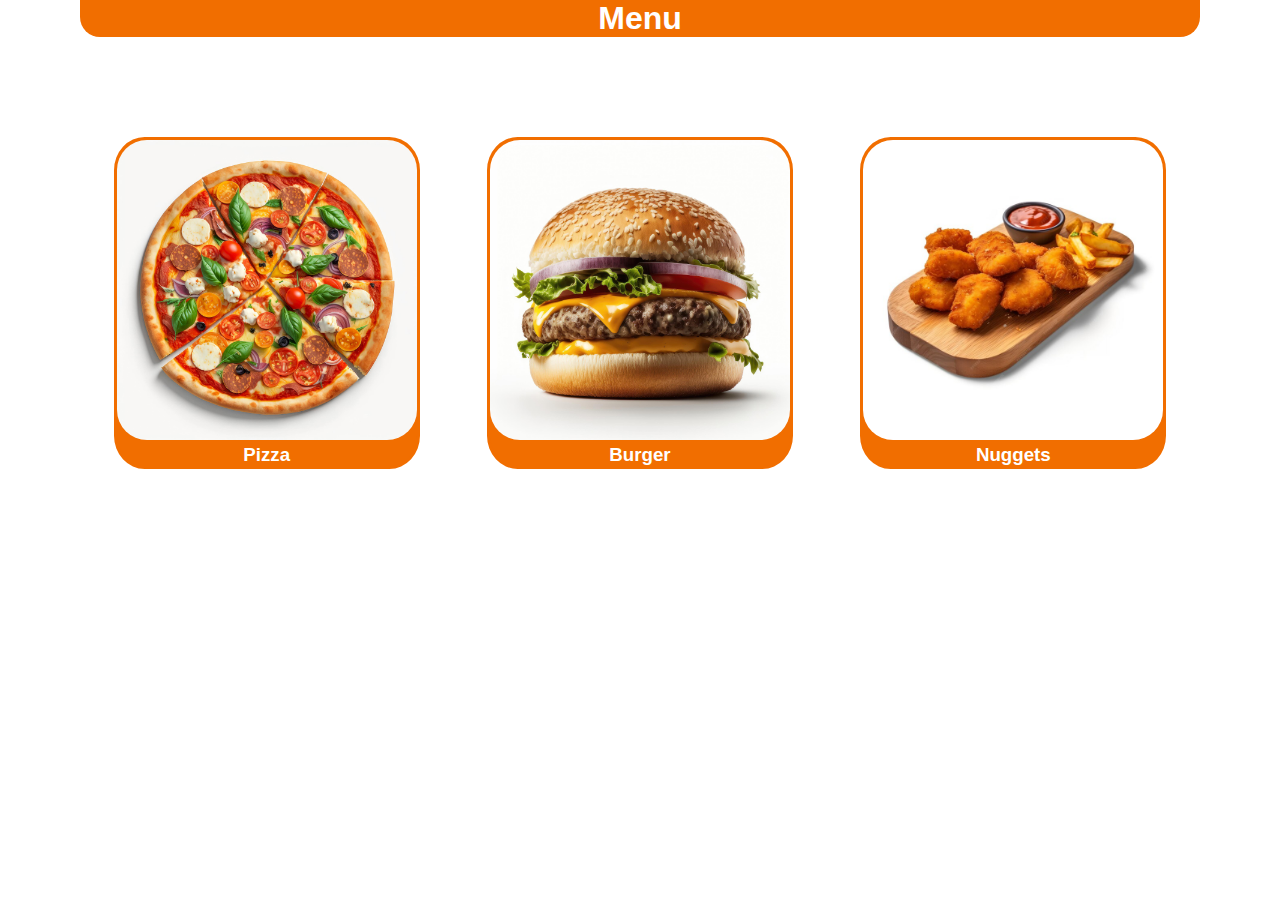
==== index.html @ 60df8916 "first-commit" ====
<!DOCTYPE html>
<html lang="en">
<head>
    <meta charset="UTF-8">
    <meta name="viewport" content="width=device-width, initial-scale=1.0">
    <link rel="stylesheet" href="styles.css">
    <title>Menu</title>
</head>
<body>
    <main>
        <header class="header">
            <h1 class="header__title title"><a href="#">Menu</a></h1>
        </header>
        <div class="menu">
            <div class="menu__item">
                <a href="./src/pizza.html">
                    <img class="menu__img" src="src/img/pizza.jpg">
                    <h3 class="menu__title title">Pizza</h3>
                </a>
            </div>
            <div class="menu__item">
                <a href="./src/burger.html">
                    <img class="menu__img" src="src/img/burger.jpg">
                    <h3 class="menu__title title">Burger</h3>
                </a>
            </div>
            <div class="menu__item">
                <a href="./src/nuggets.html">
                    <img class="menu__img" src="src/img/nuggets.jpg">
                    <h3 class="menu__title title">Nuggets</h3>
                </a>
            </div>
        </div>
    </main>
</body>
</html>
---- styles.css ----
html {
    box-sizing: border-box;
    font-size: 16px;
  }
  
  *, *:before, *:after {
    box-sizing: inherit;
  }
  
  body, h1, h2, h3, h4, h5, h6, p, ol, ul {
    margin: 0;
    padding: 0;
    font-weight: normal;
  }
  
  ol, ul {
    list-style: none;
  }
  
  img {
    max-width: 100%;
    height: auto;
  }
  
  a {
    color: inherit;
    text-decoration: none;
   }
@import url('https://fonts.googleapis.com/css2?family=Montserrat:wght@400;700&family=Roboto:wght@500;900&family=Rubik:wght@700&display=swap');

main {
    max-width: 90%;
    margin-left: auto;
    margin-right: auto;
    padding: 0 16px;
}

.header {
    background-color: #F16E00;
    margin-bottom: 100px;
    border-radius: 0 0 20px 20px;
}

.title {
    font-family: 'Roboto', sans-serif;
    font-weight: 900;
}

.header__title {
    color: white;
    text-align: center; 
}
.menu {
    display: flex;
    justify-content: space-around;
}

.menu__item {
    border: 3px solid #F16E00;
    background-color: #F16E00;
    border-radius: 10%;
}
.menu__img {
    max-width: 300px;
    border-radius: 10%;
}

.menu__title {
    text-align: center;
    color: white;
}
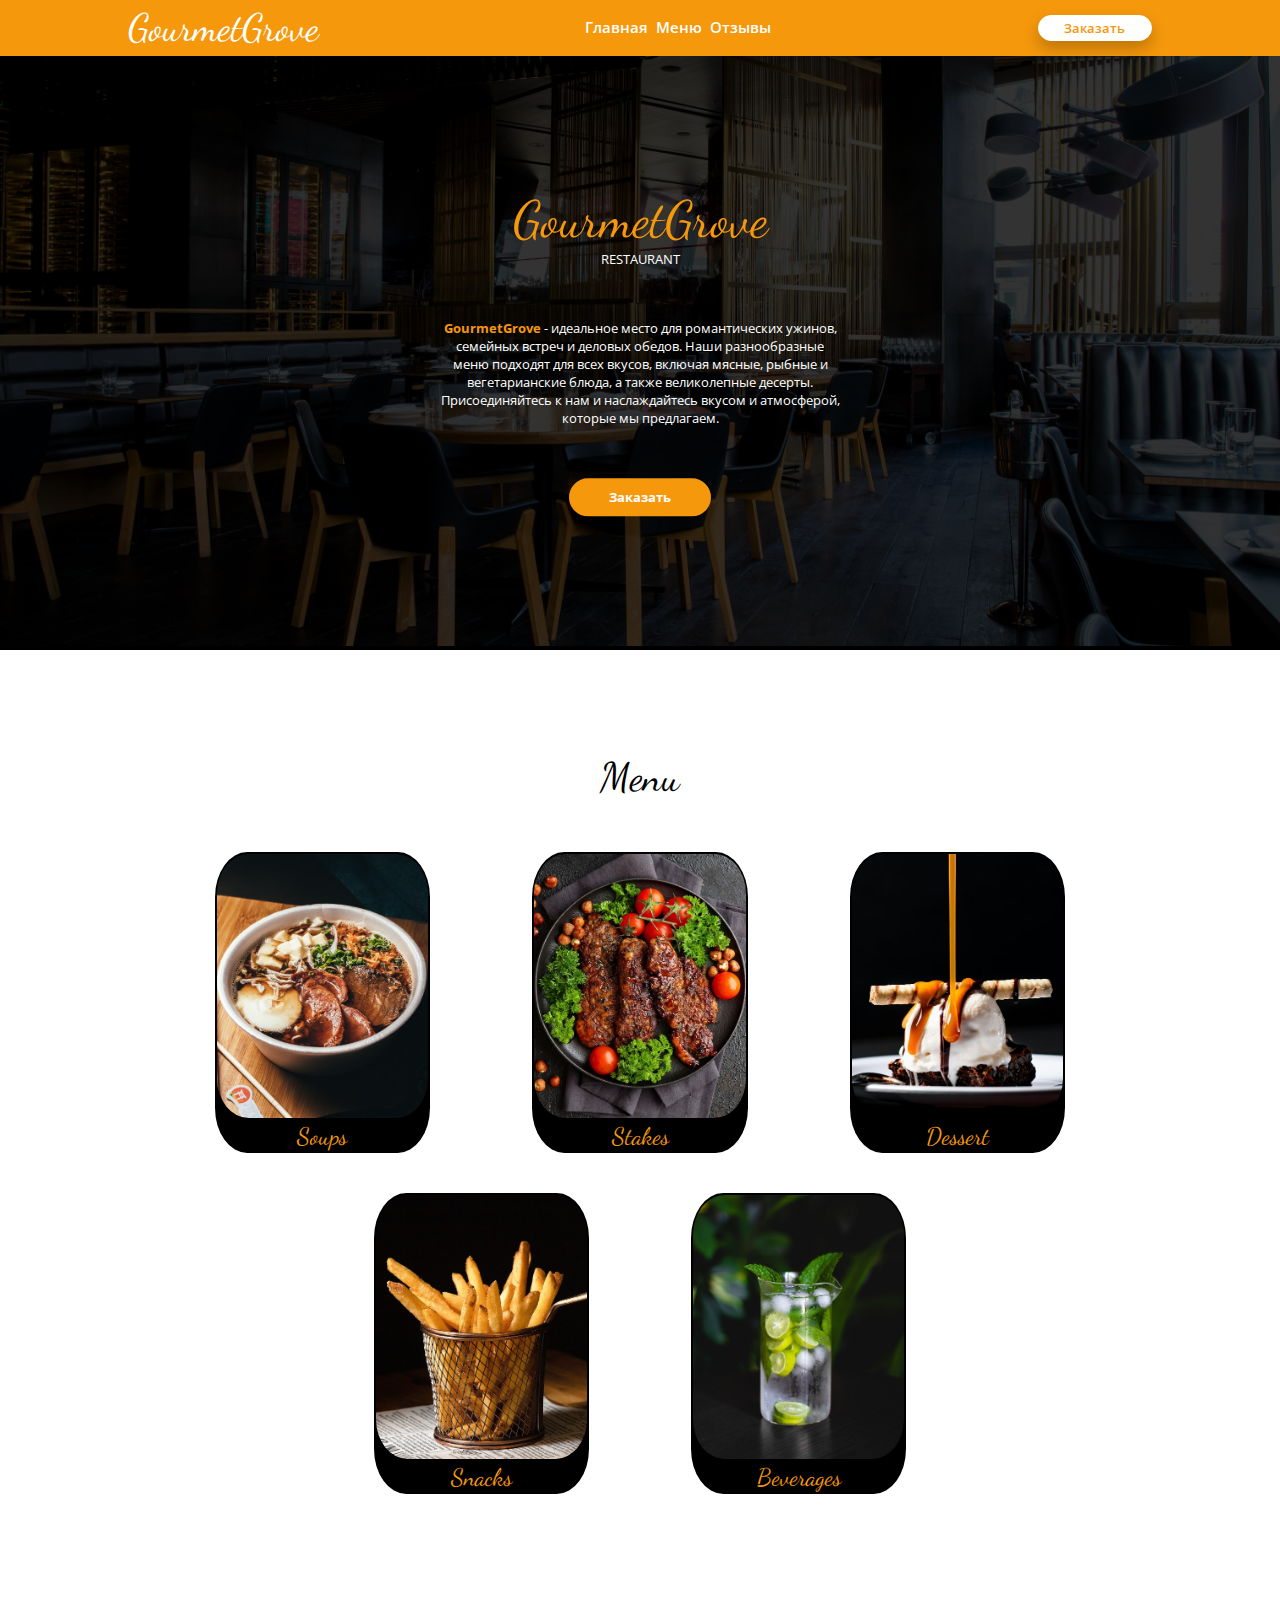
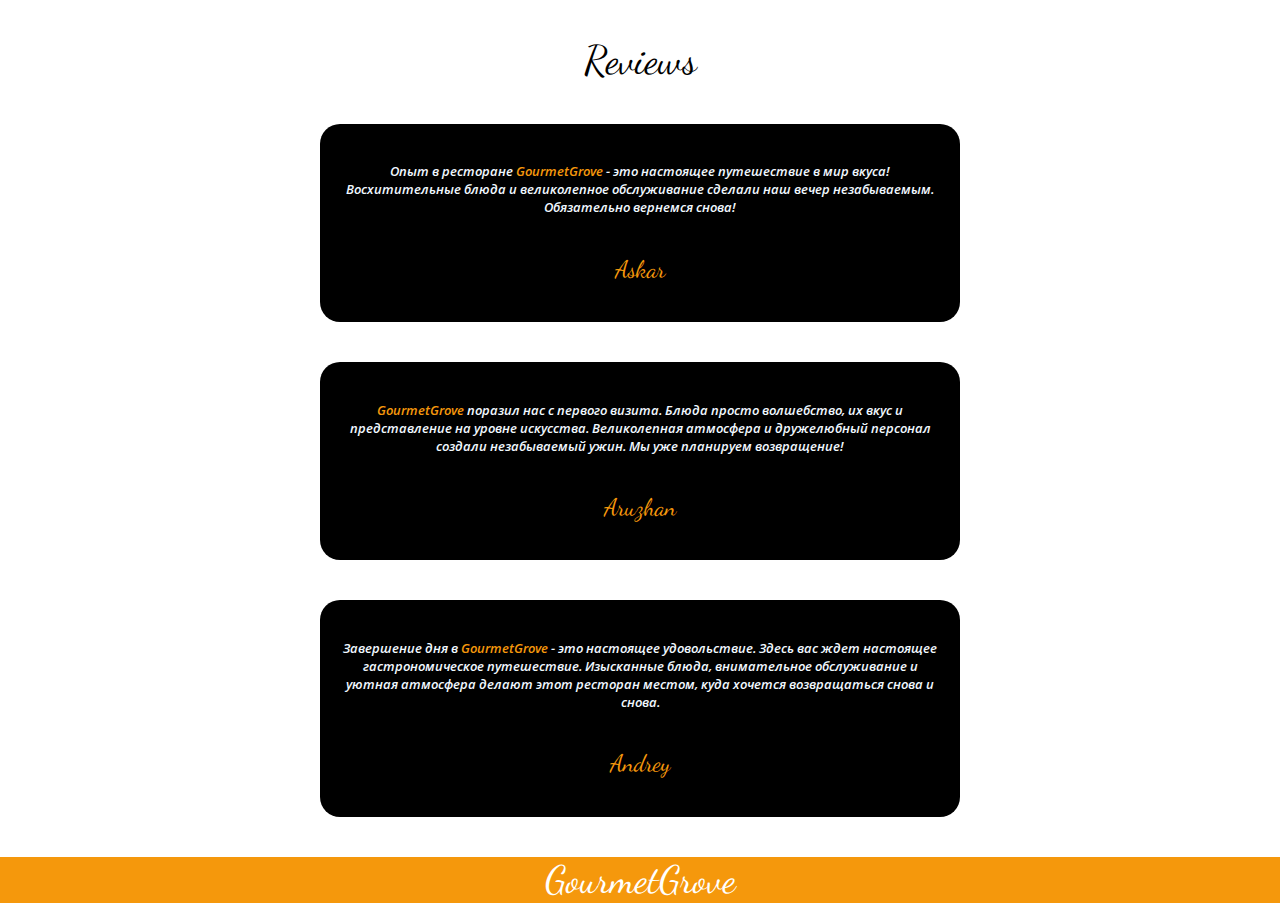
==== commit 892d80d0: "hw8" ====
--- a/index.html
+++ b/index.html
@@ -3,34 +3,104 @@
 <head>
     <meta charset="UTF-8">
     <meta name="viewport" content="width=device-width, initial-scale=1.0">
+    <link rel="preconnect" href="https://fonts.googleapis.com">
+    <link rel="preconnect" href="https://fonts.gstatic.com" crossorigin>
+    <link href="https://fonts.googleapis.com/css2?family=Dancing+Script:wght@700&display=swap" rel="stylesheet">
+    <link href="https://fonts.googleapis.com/css2?family=Open+Sans:wght@400;700&display=swap" rel="stylesheet">
     <link rel="stylesheet" href="styles.css">
-    <title>Menu</title>
+    <link rel="stylesheet" href="src/css/media.css">
+    <title>Restaurant</title>
 </head>
 <body>
+    <header class="header">
+        <div id="header__logo"><a href="#"><span class="logo">GourmetGrove</span></a></div>
+        <nav id="nav" class="header__nav">
+            <ul class="header__nav-list">
+                <li class="header__nav-item text"><a href="#">Главная</a></li>
+                <li class="header__nav-item text"><a href="./index.html#Menu">Меню</a></li>
+                <li class="header__nav-item text"><a href="./index.html#Reviews">Отзывы</a></li>
+            </ul>
+        </nav>
+        <button class="header__btn"><span class="text">Заказать</span></button>
+    </header>
+    
+    <section class="presentation">
+        <img src="./src/img/background.jpg">
+        <div class="presentation__content">
+            <h1 class="presentation__title logo">GourmetGrove</h1>
+            <h2 class="presentation__under_title text">RESTAURANT</h2>
+            <p class="presentation__description text"><span style="color: #F5980C;"><b>GourmetGrove</b></span> - идеальное место для романтических ужинов, семейных встреч и деловых обедов. Наши разнообразные меню подходят для всех вкусов, включая мясные, рыбные и вегетарианские блюда, а также великолепные десерты.
+                Присоединяйтесь к нам и наслаждайтесь вкусом и атмосферой, которые мы предлагаем.</p>
+            <button class="presentation__btn"><span class="text">Заказать</span></button>
+        </div>
+    </section>
+
     <main>
-        <header class="header">
-            <h1 class="header__title title"><a href="#">Menu</a></h1>
-        </header>
-        <div class="menu">
-            <div class="menu__item">
-                <a href="./src/pizza.html">
-                    <img class="menu__img" src="src/img/pizza.jpg">
-                    <h3 class="menu__title title">Pizza</h3>
-                </a>
+        
+        <section id="Menu" class="menu">
+            <h1 class="menu__header title">Menu</h1>
+            <div class="menu__list">
+                <div class="menu__item">
+                    <a href="./src/soups.html">
+                        <img class="menu__img" src="./src/img/soups.jpg">
+                        <h3 class="menu__item_name title">Soups</h3>
+                    </a>
+                </div>
+                <div class="menu__item">
+                    <a href="./src/stakes.html">
+                        <img class="menu__img" src="./src/img/stakes.jpg">
+                        <h3 class="menu__item_name title">Stakes</h3>
+                    </a>
+                </div>
+                <div class="menu__item">
+                    <a href="./src/dessert.html">
+                        <img class="menu__img" src="./src/img/dessert.jpg">
+                        <h3 class="menu__item_name title">Dessert</h3>
+                    </a>
+                </div>
+                <div class="menu__item">
+                    <a href="./src/snacks.html">
+                        <img class="menu__img" src="./src/img/snacks.jpg">
+                        <h3 class="menu__item_name title">Snacks</h3>
+                    </a>
+                </div>
+                <div class="menu__item">
+                    <a href="./src/beverages.html">
+                        <img class="menu__img" src="./src/img/beverages.jpg">
+                        <h3 class="menu__item_name title">Beverages</h3>
+                    </a>
+                </div>
             </div>
-            <div class="menu__item">
-                <a href="./src/burger.html">
-                    <img class="menu__img" src="src/img/burger.jpg">
-                    <h3 class="menu__title title">Burger</h3>
-                </a>
+        </section>
+        
+        <section id="Reviews" class="reviews">
+            <h1 class="reviews__title title">Reviews</h1>
+            <div class="reviews__list">
+                <div class="reviews__item">
+                    <p class="reviews__text text">
+                        Опыт в ресторане <span style="color: #F5980C;">GourmetGrove</span> - это настоящее путешествие в мир вкуса!<br>Восхитительные блюда и великолепное обслуживание сделали наш вечер незабываемым. Обязательно вернемся снова!
+                    </p>
+                    <h3 class="reviews__person title">Askar</h3>
+                </div>
+                <div class="reviews__item">
+                    <p class="reviews__text text">
+                        <span style="color: #F5980C;">GourmetGrove</span> поразил нас с первого визита. Блюда просто волшебство, их вкус и представление на уровне искусства. Великолепная атмосфера и дружелюбный персонал создали незабываемый ужин. Мы уже планируем возвращение!
+                    </p>
+                    <h3 class="reviews__person title">Aruzhan</h3>
+                </div>
+                <div class="reviews__item">
+                    <p class="reviews__text text">
+                        Завершение дня в <span style="color: #F5980C;">GourmetGrove</span> - это настоящее удовольствие. Здесь вас ждет настоящее гастрономическое путешествие. Изысканные блюда, внимательное обслуживание и уютная атмосфера делают этот ресторан местом, куда хочется возвращаться снова и снова.
+                    </p>
+                    <h3 class="reviews__person title">Andrey</h3>
+                </div>
             </div>
-            <div class="menu__item">
-                <a href="./src/nuggets.html">
-                    <img class="menu__img" src="src/img/nuggets.jpg">
-                    <h3 class="menu__title title">Nuggets</h3>
-                </a>
-            </div>
-        </div>
+        </section>
+
     </main>
+    
+    <footer class="footer">
+        <div class="footer__logo"><span class="logo">GourmetGrove</span></div>
+    </footer>
 </body>
 </html>--- a/styles.css
+++ b/styles.css
@@ -1,73 +1,259 @@
 html {
-    box-sizing: border-box;
-    font-size: 16px;
-  }
-  
-  *, *:before, *:after {
-    box-sizing: inherit;
-  }
-  
-  body, h1, h2, h3, h4, h5, h6, p, ol, ul {
-    margin: 0;
-    padding: 0;
-    font-weight: normal;
-  }
-  
-  ol, ul {
-    list-style: none;
-  }
-  
-  img {
+  box-sizing: border-box;
+  font-size: 16px;
+}
+  
+*, *:before, *:after {
+  box-sizing: inherit;
+}
+  
+body, h1, h2, h3, h4, h5, h6, p, ol, ul {
+  margin: 0;
+  padding: 0;
+  font-weight: normal;
+}
+  
+ol, ul {
+  list-style: none;
+}
+
+
+img {
     max-width: 100%;
     height: auto;
   }
   
-  a {
+a {
     color: inherit;
     text-decoration: none;
-   }
-@import url('https://fonts.googleapis.com/css2?family=Montserrat:wght@400;700&family=Roboto:wght@500;900&family=Rubik:wght@700&display=swap');
-
+  }
+
+:root {
+  --orange: #F5980C;
+}
+
+.text {
+  font-family: 'Open Sans', sans-serif;
+  font-size: 1vw;
+  text-align: center;
+}
+
+.title {
+  font-family: 'Dancing Script', cursive;
+  font-size: 1.875vw;
+  color: white;
+}
+
+
+
+/* Header */
+.header {
+  display: flex;
+  padding: 5px 10%;
+  background-color: var(--orange);
+  justify-content: space-between;
+  align-items: center;
+}
+
+.header__nav-list {
+  display: flex;
+  justify-content: space-between;
+}
+
+.nav-button {
+  display: none; 
+}
+
+
+.logo {
+  font-size: 3vw;
+  font-family: 'Dancing Script', cursive;
+  color: white;
+}
+
+
+.header__nav-item {
+  border-bottom: 2px solid var(--orange);
+  font-size: 1rem;
+  font-weight: 400;
+  color: white;
+  text-align: center;
+}
+
+.header__nav-item:hover{
+  border-bottom: 2px solid white;
+  transition: all ease-in 200ms;
+}
+
+.header__nav-item.text {
+  font-weight: 600;
+  font-size: 1.2vw;
+}
+
+.header__nav-item:not(:last-child) {
+  margin-right: 0.625vw;
+}
+
+.header__btn {
+    padding: 0.2125vw 2vw ;
+    text-align: center  ;
+    border: 0.125vw solid white;
+    border-radius: 2vw;
+    font-weight: 600;
+    color: var(--orange);
+    background-color: white;
+    box-shadow: 0px 8px 16px 0px rgba(0, 0, 0, 0.226);
+}
+
+.header__btn:hover {
+  border: 0.125vw solid white;
+    background-color: var(--orange);
+    cursor: pointer;
+    color: white;
+    transition: all ease-in .2s;
+}
+
+/* Section */
+.presentation {
+  position: relative;
+  background-color: black;
+}
+
+.presentation img {
+  min-width: 100%;
+  opacity: 0.2;
+}
+
+.presentation__content {
+  display: flex;
+  flex-direction: column;
+  align-items: center;
+  position: absolute;
+  position: absolute;
+  top: 50%;
+  left: 50%;
+  transform: translate(-50%, -50%);
+  width: 31.25vw;
+}
+
+.presentation__title {
+  text-align: center;
+  color: var(--orange);
+  font-size: 4vw;
+}
+
+.presentation__under_title {
+  margin-bottom: 4vw;
+  color: white;
+}
+
+.presentation__description {
+  color: white;
+  margin-bottom: 4vw;
+}
+
+.presentation__btn {
+  color: white;
+  border: 2px solid var(--orange);
+  border-radius: 20px;
+  padding: 0.625vw 3vw;
+  background-color: var(--orange);
+  font-weight: 700;
+}
+
+.presentation__btn:hover {
+  cursor: pointer;
+  background-color: white;
+  color: var(--orange);
+  transition: all ease-in-out 400ms;
+}
+
+
+
+
+
+/* меню, отзывы, */
 main {
-    max-width: 90%;
-    margin-left: auto;
-    margin-right: auto;
-    padding: 0 16px;
-}
-
-.header {
-    background-color: #F16E00;
-    margin-bottom: 100px;
-    border-radius: 0 0 20px 20px;
-}
-
-.title {
-    font-family: 'Roboto', sans-serif;
-    font-weight: 900;
-}
-
-.header__title {
-    color: white;
-    text-align: center; 
-}
+  padding: 0 10%;
+}
+
 .menu {
+  padding-top: 10%;
+}
+
+.menu__header {
+  color: black;
+  font-size: 3.125vw;
+  text-align: center;
+  margin-bottom: 5%;
+}
+
+.menu__list {
     display: flex;
-    justify-content: space-around;
+    justify-content: center;
+    gap: 10%;
+    flex-wrap: wrap;
 }
 
 .menu__item {
-    border: 3px solid #F16E00;
-    background-color: #F16E00;
-    border-radius: 10%;
-}
+  border: 2px solid black;
+  border-radius: 15%;
+  background-color: black; 
+  margin-bottom: 3.125vw; 
+}
+
+.menu__item_name {
+  text-align: center;
+  color: var(--orange);
+}
+
 .menu__img {
-    max-width: 300px;
-    border-radius: 10%;
-}
-
-.menu__title {
-    text-align: center;
-    color: white;
-}
-
-
+  max-width: 16.5vw;
+  border-radius: 15%;
+}
+
+.reviews {
+  padding-top: 10%;
+}
+
+.reviews__title {
+  text-align: center;
+  color: black;
+  font-size: 3.125vw;
+  margin-bottom: 3.125vw;
+}
+
+.reviews__list {
+  display: flex;
+  flex-direction: column;
+  align-items: center;
+}
+
+
+.reviews__item {
+  padding: 3vw 1.5vw;
+  background-color: black;
+  border-radius: 20px;
+  max-width: 50vw;
+  text-align: center;
+  margin-bottom: 3.125vw;
+}
+
+.reviews__text {
+  font-style: italic;
+  font-weight: 600;
+  color: aliceblue;
+  margin-bottom: 3vw;
+}
+
+.reviews__person {
+  color: var(--orange);
+}
+
+.footer {
+  display: flex;
+  padding: 0 10%;
+  background-color: var(--orange);
+  justify-content: center;
+}
+
--- a/src/css/media.css
+++ b/src/css/media.css
@@ -0,0 +1,55 @@
+@media (max-width: 768px) {
+
+    .header__nav-item.text {
+        font-size: 7px;
+    }
+    .header__btn {
+        font-size: 5px;
+    }
+
+    .presentation__btn {
+        font-size: 7px;
+    }
+
+    .menu__list {
+        gap: 5%;
+    }
+
+    .menu__img {
+        min-width: 150px;
+    }
+
+    .menu__item_name {
+        font-size: 10px;
+    }
+}
+
+@media (max-width: 1024px) {
+    
+    .item {
+        display: flex;
+        flex-direction: column-reverse;
+        align-items: center;
+    }
+
+    .item__content {
+        text-align: center;
+        max-width: 70vw;
+    }
+
+    .item__description.text {
+        font-size: 2vw;
+        
+    }
+
+    .item__price.title {
+        text-align: center;
+        font-size: 4vw;
+    }
+
+    .item__img {
+        max-width: 70vw;
+    }
+
+
+}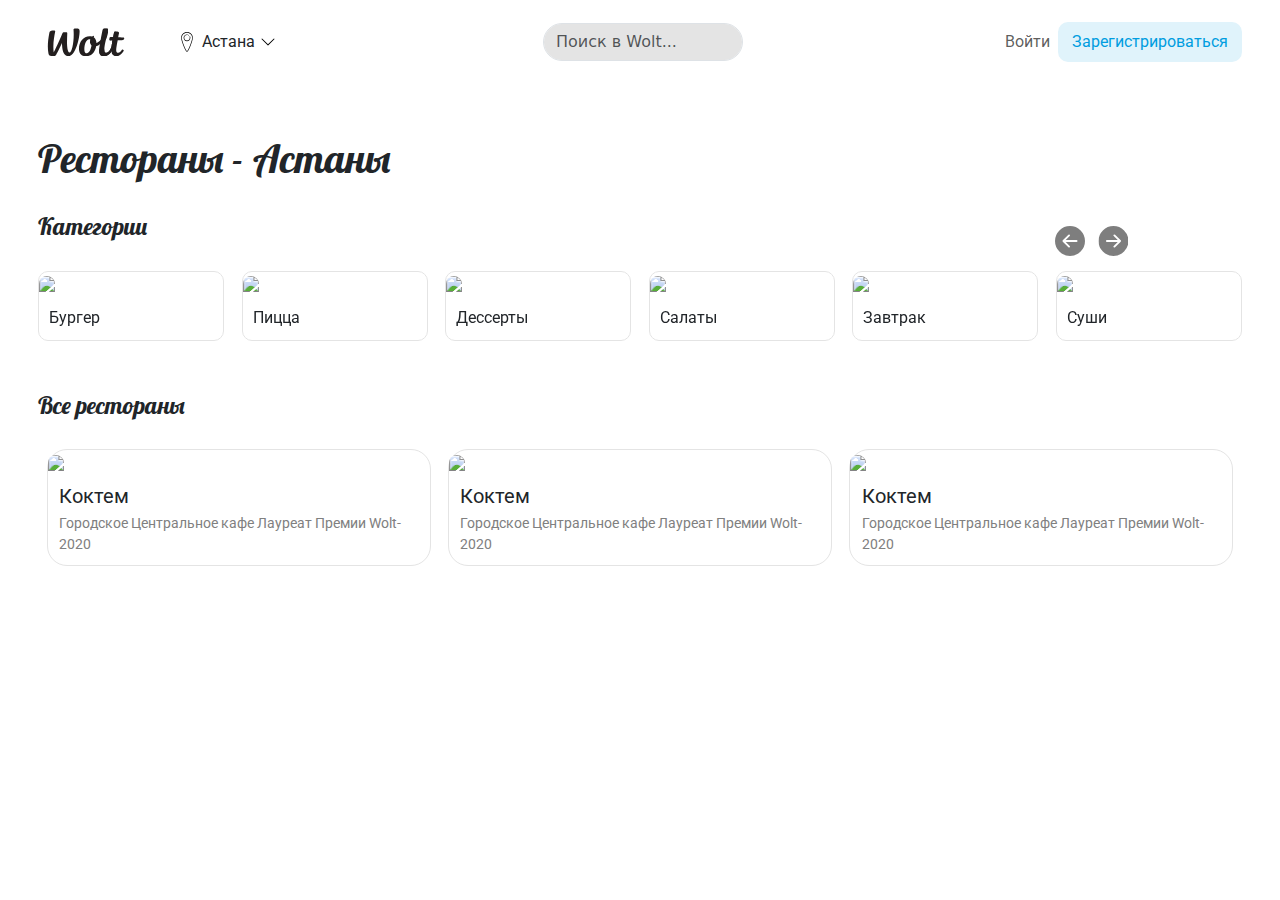
==== commit f704a59c: "wolt" ====
--- a/index.html
+++ b/index.html
@@ -1,106 +1,197 @@
 <!DOCTYPE html>
 <html lang="en">
-<head>
-    <meta charset="UTF-8">
-    <meta name="viewport" content="width=device-width, initial-scale=1.0">
-    <link rel="preconnect" href="https://fonts.googleapis.com">
-    <link rel="preconnect" href="https://fonts.gstatic.com" crossorigin>
-    <link href="https://fonts.googleapis.com/css2?family=Dancing+Script:wght@700&display=swap" rel="stylesheet">
-    <link href="https://fonts.googleapis.com/css2?family=Open+Sans:wght@400;700&display=swap" rel="stylesheet">
-    <link rel="stylesheet" href="styles.css">
-    <link rel="stylesheet" href="src/css/media.css">
-    <title>Restaurant</title>
-</head>
-<body>
-    <header class="header">
-        <div id="header__logo"><a href="#"><span class="logo">GourmetGrove</span></a></div>
-        <nav id="nav" class="header__nav">
-            <ul class="header__nav-list">
-                <li class="header__nav-item text"><a href="#">Главная</a></li>
-                <li class="header__nav-item text"><a href="./index.html#Menu">Меню</a></li>
-                <li class="header__nav-item text"><a href="./index.html#Reviews">Отзывы</a></li>
-            </ul>
-        </nav>
-        <button class="header__btn"><span class="text">Заказать</span></button>
-    </header>
-    
-    <section class="presentation">
-        <img src="./src/img/background.jpg">
-        <div class="presentation__content">
-            <h1 class="presentation__title logo">GourmetGrove</h1>
-            <h2 class="presentation__under_title text">RESTAURANT</h2>
-            <p class="presentation__description text"><span style="color: #F5980C;"><b>GourmetGrove</b></span> - идеальное место для романтических ужинов, семейных встреч и деловых обедов. Наши разнообразные меню подходят для всех вкусов, включая мясные, рыбные и вегетарианские блюда, а также великолепные десерты.
-                Присоединяйтесь к нам и наслаждайтесь вкусом и атмосферой, которые мы предлагаем.</p>
-            <button class="presentation__btn"><span class="text">Заказать</span></button>
-        </div>
-    </section>
+    <head>
+        <meta charset="UTF-8">
+        <meta name="viewport" content="width=device-width, initial-scale=1.0">
+        <link rel="stylesheet" href="https://cdn.jsdelivr.net/npm/bootstrap@5.0.0/dist/css/bootstrap.min.css">
+        <link rel="preconnect" href="https://fonts.googleapis.com">
+        <link rel="preconnect" href="https://fonts.gstatic.com" crossorigin>
+        <link href="https://fonts.googleapis.com/css2?family=Roboto&display=swap" rel="stylesheet">
+        <link href="https://fonts.googleapis.com/css2?family=Lobster&family=Roboto&display=swap" rel="stylesheet">
+        <link rel="stylesheet" href="./src/css/styles.css">
+        <link rel="stylesheet" href="./src/css/media.css">
+        <title>Wolt</title>
+    </head>
+    <body>
+        <header>
+            <!-- Навигация -->
+            <nav class="navbar sticky-top navbar-expand-lg navbar-light">
 
-    <main>
-        
-        <section id="Menu" class="menu">
-            <h1 class="menu__header title">Menu</h1>
-            <div class="menu__list">
-                <div class="menu__item">
-                    <a href="./src/soups.html">
-                        <img class="menu__img" src="./src/img/soups.jpg">
-                        <h3 class="menu__item_name title">Soups</h3>
-                    </a>
-                </div>
-                <div class="menu__item">
-                    <a href="./src/stakes.html">
-                        <img class="menu__img" src="./src/img/stakes.jpg">
-                        <h3 class="menu__item_name title">Stakes</h3>
-                    </a>
-                </div>
-                <div class="menu__item">
-                    <a href="./src/dessert.html">
-                        <img class="menu__img" src="./src/img/dessert.jpg">
-                        <h3 class="menu__item_name title">Dessert</h3>
-                    </a>
-                </div>
-                <div class="menu__item">
-                    <a href="./src/snacks.html">
-                        <img class="menu__img" src="./src/img/snacks.jpg">
-                        <h3 class="menu__item_name title">Snacks</h3>
-                    </a>
-                </div>
-                <div class="menu__item">
-                    <a href="./src/beverages.html">
-                        <img class="menu__img" src="./src/img/beverages.jpg">
-                        <h3 class="menu__item_name title">Beverages</h3>
-                    </a>
+                    <!-- Логотип -->
+                    <ul class="d-flex align-items-center">
+                        <li>
+                            <a class="navbar-brand" href="#"><img src="./src/img/wolt.svg" alt="Логотип"></a>
+                        </li>
+                        <li class="city-modal">
+                            <button type="button" class="btn" data-bs-toggle="modal" data-bs-target="#exampleModal">
+                                <div class="d-flex align-items-center"> 
+                                    <img class="nav-city-items" src="./src/img/map-pointer.svg">
+                                    <p class="text" style="margin-right: 5px;">Астана</p>
+                                    <img class="nav-city-items" src="./src/img/chevron-down.svg"> 
+                                </div>
+                            </button>
+                        </li>
+                    </ul>
+                    <!-- Поиск -->
+                    <form class="form-inline mx-auto">
+                        <input class="form-control mr-sm-2 search" type="search" placeholder="Поиск в Wolt..." aria-label="Search">
+                    </form>
+
+                    <!-- Кнопка меню. Дефолт скрыто. Для устройств с разрешением экрана меньше 1024-->
+                    <button class="navbar-toggler" type="button" data-bs-toggle="collapse" data-bs-target="#navbarToggleExternalContent" aria-controls="navbarToggleExternalContent" aria-expanded="false" aria-label="Toggle navigation">
+                        <span class="navbar-toggler-icon"></span>
+                    </button>
+                    
+                    <!-- Аутентификация -->
+                    <ul class="navbar-nav md-auto">
+                        <li class="nav-item">
+                            <a class="nav-link text" href="#">Войти</a>
+                        </li>
+                        <li class="nav-item">
+                            <button class="register_btn btn btn-primary text" data-toggle="modal" data-target="#registrationModal">Зарегистрироваться</button>
+                        </li>
+                    </ul>
+            </nav>
+                <!-- Меню когда включен -->
+            <div class="collapse" id="navbarToggleExternalContent" data-bs-theme="dark">
+                <div class="bg-light p-4">
+                    <a href="#">Войти или Зарегестрироваться</a>
                 </div>
             </div>
-        </section>
-        
-        <section id="Reviews" class="reviews">
-            <h1 class="reviews__title title">Reviews</h1>
-            <div class="reviews__list">
-                <div class="reviews__item">
-                    <p class="reviews__text text">
-                        Опыт в ресторане <span style="color: #F5980C;">GourmetGrove</span> - это настоящее путешествие в мир вкуса!<br>Восхитительные блюда и великолепное обслуживание сделали наш вечер незабываемым. Обязательно вернемся снова!
-                    </p>
-                    <h3 class="reviews__person title">Askar</h3>
+        </header>
+        <main class="main">
+            <div class="main__title">
+                <h1 class="title">Рестораны - Астаны</h1>
+            </div>
+            <div class="main__sub-title">
+                <h4 class="title">Категории</h4>
+            </div>
+            <!-- Category carousel -->
+            <div id="carouselExampleDark" class="main__category carousel carousel-dark slide">
+                <div class="carousel-inner">
+                    <div class="carousel-item active data-bs-interval="10000">
+                        <div class="d-flex justify-content-between">
+                            <!-- 1 -->
+                            <div class="main__cards">
+                                <img class="main__card-img"  src="https://imageproxy.wolt.com/wolt-frontpage-images/categories/a69b5aea-c5a8-11ea-9f48-2e3b484a03e4_0b2c3eb5_ae95_4bff_9144_7f7c93ea74f9.jpg-md?w=400">
+                                <p class="main__card-descriptions text">Бургер</p>
+                            </div>
+                            <!-- 2 -->
+                            <div class="main__cards">
+                                <img  class="main__card-img" src="https://imageproxy.wolt.com/wolt-frontpage-images/categories/53129366-c5a8-11ea-8a78-822e244794a0_52b897cd_ac18_4cb5_9921_2653f1d38650.jpg-md?w=400">
+                                <p class="main__card-descriptions text">Пицца</p>
+                            </div>
+                            <!-- 3 -->
+                            <div class="main__cards">
+                                <img  class="main__card-img" src="https://imageproxy.wolt.com/wolt-frontpage-images/categories/90afac70-c5af-11ea-8a78-822e244794a0_7e31d123_8ff4_4211_9f17_88ae65a175bd.jpg-md?w=400">
+                                <p class="main__card-descriptions text">Дессерты</p>
+                            </div>
+                            <!-- 4 -->
+                            <div class="main__cards">
+                                <img class="main__card-img" src="https://imageproxy.wolt.com/wolt-frontpage-images/categories/fd1d18e0-c5a8-11ea-8a78-822e244794a0_a1852dc9_4afb_4877_9659_793adcb0f87b.jpg-md?w=400">
+                                <p class="main__card-descriptions text">Салаты</p>
+                            </div>
+                            <!-- 5 -->
+                            <div class="main__cards">
+                                <img class="main__card-img" src="https://imageproxy.wolt.com/wolt-frontpage-images/categories/2d24d3ee-c5b2-11ea-a452-2e3b484a03e4_331daa86_a0e3_45da_bd06_05f8a6df06f3.jpg-md?w=400">
+                                <p class="main__card-descriptions text">Завтрак</p>
+                            </div>
+                            <!-- 6 -->
+                            <div class="main__cards">
+                                <img  class="main__card-img" src="https://imageproxy.wolt.com/wolt-frontpage-images/categories/fe4c3f8a-c5a7-11ea-a452-2e3b484a03e4_e756ebaf_aa52_41ef_8256_31f6d788b8e2.jpg-md?w=400">
+                                <p class="main__card-descriptions text">Суши</p>
+                            </div>
+                        </div>
+                    </div>
+                    <div class="carousel-item data-bs-interval="2000">
+                        <div class="d-flex justify-content-between">
+                            <!-- 7 -->
+                            <div class="main__cards">
+                                <img  class="main__card-img" src="https://imageproxy.wolt.com/wolt-frontpage-images/categories/7f77b0a2-c5a9-11ea-b72a-c2fc8785833c_57601b6c_2bf1_4240_a6d0_da0d7dca0517.jpg-md?w=400">
+                                <p class="main__card-descriptions text">Супы</p>
+                            </div>
+                            <!-- 8 -->
+                            <div class="main__cards">
+                                <img  class="main__card-img" src="https://imageproxy.wolt.com/wolt-frontpage-images/categories/8469121c-cb98-11ec-aea3-6e751d6aff91_87f42415_c563_4359_a7bb_f31d7c8f6378.png-md?w=400">
+                                <p class="main__card-descriptions text">Донер</p>
+                            </div>
+                            <!-- 9 -->
+                            <div class="main__cards">
+                                <img  class="main__card-img" src="https://imageproxy.wolt.com/wolt-frontpage-images/categories/4b29c514-c5af-11ea-9f48-2e3b484a03e4_79c34f68_00f6_4f6f_8f07_7fb624561638.jpg-md?w=400">
+                                <p class="main__card-descriptions text">Паста</p>
+                            </div>
+                            <!-- 10 -->
+                            <div class="main__cards">
+                                <img  class="main__card-img" src="https://imageproxy.wolt.com/wolt-frontpage-images/categories/f81ce6f6-edb0-11ea-9484-8ee68693b22d_5c5db254_8612_4c38_9045_9fe65b76a51f.jpg-md?w=400">
+                                <p class="main__card-descriptions text">Восточная</p>
+                            </div>
+                            <!-- 11 -->
+                            <div class="main__cards">
+                                <img class="main__card-img" src="https://imageproxy.wolt.com/wolt-frontpage-images/categories/477dce80-c5b2-11ea-b203-822e244794a0_2b8df064_a715_40a1_b564_113e5c18aeda.jpg-md?w=400">
+                                <p class="main__card-descriptions text">Рамен</p>
+                            </div>
+                            <!-- 12 -->
+                            <div class="main__cards">
+                                <img class="main__card-img" src="https://imageproxy.wolt.com/wolt-frontpage-images/categories/c6afd63e-c5ae-11ea-9f48-2e3b484a03e4_6713ecce_0651_49fc_8791_f1744b7c982b.jpg-md?w=400">
+                                <p class="main__card-descriptions text">Стейк</p>
+                            </div>
+                        </div>
+                    </div>
                 </div>
-                <div class="reviews__item">
-                    <p class="reviews__text text">
-                        <span style="color: #F5980C;">GourmetGrove</span> поразил нас с первого визита. Блюда просто волшебство, их вкус и представление на уровне искусства. Великолепная атмосфера и дружелюбный персонал создали незабываемый ужин. Мы уже планируем возвращение!
-                    </p>
-                    <h3 class="reviews__person title">Aruzhan</h3>
+                <!-- Carousel Arrows -->
+                <button class="carousel-control-prev" type="button" data-bs-target="#carouselExampleDark" data-bs-slide="prev">
+                    <img class="arrows" src="./src/img/left.svg" width="30px">
+                </button>
+                <button class="carousel-control-next" type="button" data-bs-target="#carouselExampleDark" data-bs-slide="next">
+                    <img class="arrows" src="./src/img/left.svg" width="30px">
+                </button>
+            </div>
+            <section class="restaurants">
+                <h4 class="restaurants__title title">Все рестораны</h4>
+                <div class="restaurants__container d-flex flex-wrap justify-content-around">
+                    <!-- "Пока что здесь пусто" -->
+                    <div class="restaurants__item">
+                        <a class="restaurants__link" href="./src/templates/koktem.html">
+                            <img class="restaurants__img" src="https://imageproxy.wolt.com/venue/5dd7e22d09efd5603d21a67f/5ce470b4-9bfa-11ed-a1b6-56738bc9c4e5_koktem.jpg">
+                            <h3 class="restaurants__name">Коктем</h3>
+                            <p class="restaurants__description text">Городское Центральное кафе Лауреат&nbsp;Премии Wolt-2020</p>
+                        </a>
+                    </div>
+                    <div class="restaurants__item">
+                        <a class="restaurants__link" href="./src/templates/koktem.html">
+                            <img class="restaurants__img" src="https://imageproxy.wolt.com/venue/5dd7e22d09efd5603d21a67f/5ce470b4-9bfa-11ed-a1b6-56738bc9c4e5_koktem.jpg">
+                            <h3 class="restaurants__name">Коктем</h3>
+                            <p class="restaurants__description text">Городское Центральное кафе Лауреат&nbsp;Премии Wolt-2020</p>
+                        </a>
+                    </div>
+                    <div class="restaurants__item">
+                        <a class="restaurants__link" href="./src/templates/koktem.html">
+                            <img class="restaurants__img" src="https://imageproxy.wolt.com/venue/5dd7e22d09efd5603d21a67f/5ce470b4-9bfa-11ed-a1b6-56738bc9c4e5_koktem.jpg">
+                            <h3 class="restaurants__name">Коктем</h3>
+                            <p class="restaurants__description text">Городское Центральное кафе Лауреат&nbsp;Премии Wolt-2020</p>
+                        </a>
+                    </div>
                 </div>
-                <div class="reviews__item">
-                    <p class="reviews__text text">
-                        Завершение дня в <span style="color: #F5980C;">GourmetGrove</span> - это настоящее удовольствие. Здесь вас ждет настоящее гастрономическое путешествие. Изысканные блюда, внимательное обслуживание и уютная атмосфера делают этот ресторан местом, куда хочется возвращаться снова и снова.
-                    </p>
-                    <h3 class="reviews__person title">Andrey</h3>
+            </section>
+              <!-- Модальное окно -->
+              <div class="modal fade" id="exampleModal" tabindex="-1" aria-labelledby="exampleModalLabel" aria-hidden="true">
+                <div class="modal-dialog">
+                    <div class="modal-content">
+                        <div class="modal-header">
+                            <h1 class="modal-title fs-5" id="exampleModalLabel">Заголовок модального окна<h1>
+                            <button type="button" class="btn-close" data-bs-dismiss="modal" aria-label="Закрыть"></button>
+                        </div>
+                    <div class="modal-body">
+                      ...
+                    </div>
+                    <div class="modal-footer">
+                      <button type="button" class="btn btn-secondary" data-bs-dismiss="modal">Закрыть</button>
+                      <button type="button" class="btn btn-primary">Сохранить изменения</button>
+                    </div>
+                  </div>
                 </div>
-            </div>
-        </section>
-
-    </main>
-    
-    <footer class="footer">
-        <div class="footer__logo"><span class="logo">GourmetGrove</span></div>
-    </footer>
-</body>
+              </div>
+        </main>
+    </body>
+    <script src="https://cdn.jsdelivr.net/npm/bootstrap@5.0.0/dist/js/bootstrap.min.js"></script>
 </html>--- a/src/css/styles.css
+++ b/src/css/styles.css
@@ -0,0 +1,150 @@
+@import url('./normal.css');
+
+:root {
+    --white-blue: rgb(224, 243, 251);
+    --blue: #009DE0;
+    --grey: #E4E4E4;
+}
+
+.title {
+    font-family: 'Lobster', sans-serif;
+}
+
+.sub_title {
+    font-family: 'Lobster', sans-serif;
+}
+
+.text, .restaurants__name {
+    font-family: 'Roboto', sans-serif;
+    font-weight: 400;
+}
+
+
+/* Навигация */
+
+.navbar {
+  background-color: white;
+  padding-left: 3%;
+  padding-right: 3%;
+}
+
+
+.navbar-brand > img{
+  min-width: 80px;
+  margin-right: 30px;
+}
+
+.nav-city-items:not(:last-child) {
+  width: 20px;
+  margin-right: 5px;
+}
+
+.navbar-toggler {
+  display: none;
+}
+
+.search {
+  border-radius: 100px;
+  width: 200px;
+  background-color: var(--grey);
+}
+
+.register_btn {
+  border-radius: 10px;
+  background-color: var(--white-blue);
+  color: var(--blue);
+  border: 2px solid var(--white-blue);
+}
+
+.register_btn:hover {
+  background-color: var(--blue);
+  color: var(--white-blue);
+  border: 2px solid var(--blue);
+}
+
+
+/* Main */
+.main {
+  padding: 0 3%;
+}
+.main__title {
+  padding-top: 50px;
+}
+
+.main__sub-title {
+  padding-top: 30px;
+}
+.main__category {
+  height: auto;
+}
+
+.main__cards {
+  width: 14.5vw;
+  border-radius: 10px;
+  border: 1px solid var(--grey);
+}
+
+
+.main__card-img {
+  border-radius: 10px 10px 0 0;
+}
+
+.main__card-descriptions {
+  padding: 10px;
+}
+
+.carousel-inner {
+  padding-top: 30px;
+}
+
+.carousel-control-prev {
+  right: 6.375vw;
+  left: auto;
+  bottom: 100%;
+}
+
+.carousel-control-next {
+  right: 3vw;
+  left: auto;
+  bottom: 100%;
+  transform: rotate(180deg);
+}
+
+.restaurants__title {
+  padding-top: 50px;
+  padding-bottom: 30px;
+}
+
+.restaurants__item {
+  width: 30vw;
+  border: 1px solid var(--grey);
+  border-radius: 20px;
+  margin-bottom: 30px;
+}
+
+.restaurants__img {
+  border-radius: 20px 20px 0 0;
+}
+
+.restaurants__img:hover{
+  object-fit: cover;
+}
+.restaurants__name {
+  font-size: 20px;
+  padding-top: 10px;
+  padding-left: 3%;
+}
+.restaurants__description  {
+  font-size: 14px;
+  padding-top: 5px;
+  padding-bottom: 10px;
+  padding-left: 3%;
+  color: gray;
+  font-weight: 400;
+}
+
+.restaurants__link:hover  {
+  color: #009DE0;
+
+}
+
--- a/src/css/media.css
+++ b/src/css/media.css
@@ -1,55 +1,87 @@
-@media (max-width: 768px) {
 
-    .header__nav-item.text {
-        font-size: 7px;
-    }
-    .header__btn {
-        font-size: 5px;
+@media (max-width: 996px) {
+    .text, .restaurants__description {
+        font-size: 14px;
     }
 
-    .presentation__btn {
-        font-size: 7px;
+    .navbar-toggler {
+        display: block;
     }
 
-    .menu__list {
-        gap: 5%;
+    .navbar-nav {
+        display: none;
     }
 
-    .menu__img {
-        min-width: 150px;
+    .main__cards {
+        width: 14vw;
     }
-
-    .menu__item_name {
-        font-size: 10px;
+    .arrows {
+        width: 25px;
+    }
+    .carousel-control-prev {
+        right: 50px;
+    }
+    .carousel-control-next {
+        right: 0;
+    }
+    .restaurants__name {
+        max-width: 20px;
     }
 }
 
-@media (max-width: 1024px) {
-    
-    .item {
-        display: flex;
-        flex-direction: column-reverse;
-        align-items: center;
+
+@media (max-width: 768px) {
+
+    .text, .restaurants__description {
+        font-size: 12px;
     }
 
-    .item__content {
-        text-align: center;
-        max-width: 70vw;
+    .city-modal, 
+    .main__cards:last-child,  
+    .carousel-control-prev,
+    .carousel-control-next {
+        display: none;
     }
 
-    .item__description.text {
-        font-size: 2vw;
-        
+    .main__cards {
+        width: 16vw;
     }
 
-    .item__price.title {
-        text-align: center;
-        font-size: 4vw;
+    .restaurants__item {
+        width: 500px;
+    }
+    .restaurants__name {
+        max-width: 16px;
+    }
+}
+
+@media (max-width: 480px) {
+    .text, .restaurants__description {
+        font-size: 10px;
     }
 
-    .item__img {
-        max-width: 70vw;
+    .search {
+        width: 150px;
     }
 
+    .main__cards {
+        width: 90px;
+    }
 
+    .main__cards:nth-last-child(-n+2) {
+        display: none;
+    }
+
+    .main__cards {
+        width: 85px;
+    }
+}
+
+@media (max-width: 370px) {
+    .search {
+        display: none;
+    }
+    .main__cards {
+        width: 65px;
+    }
 }